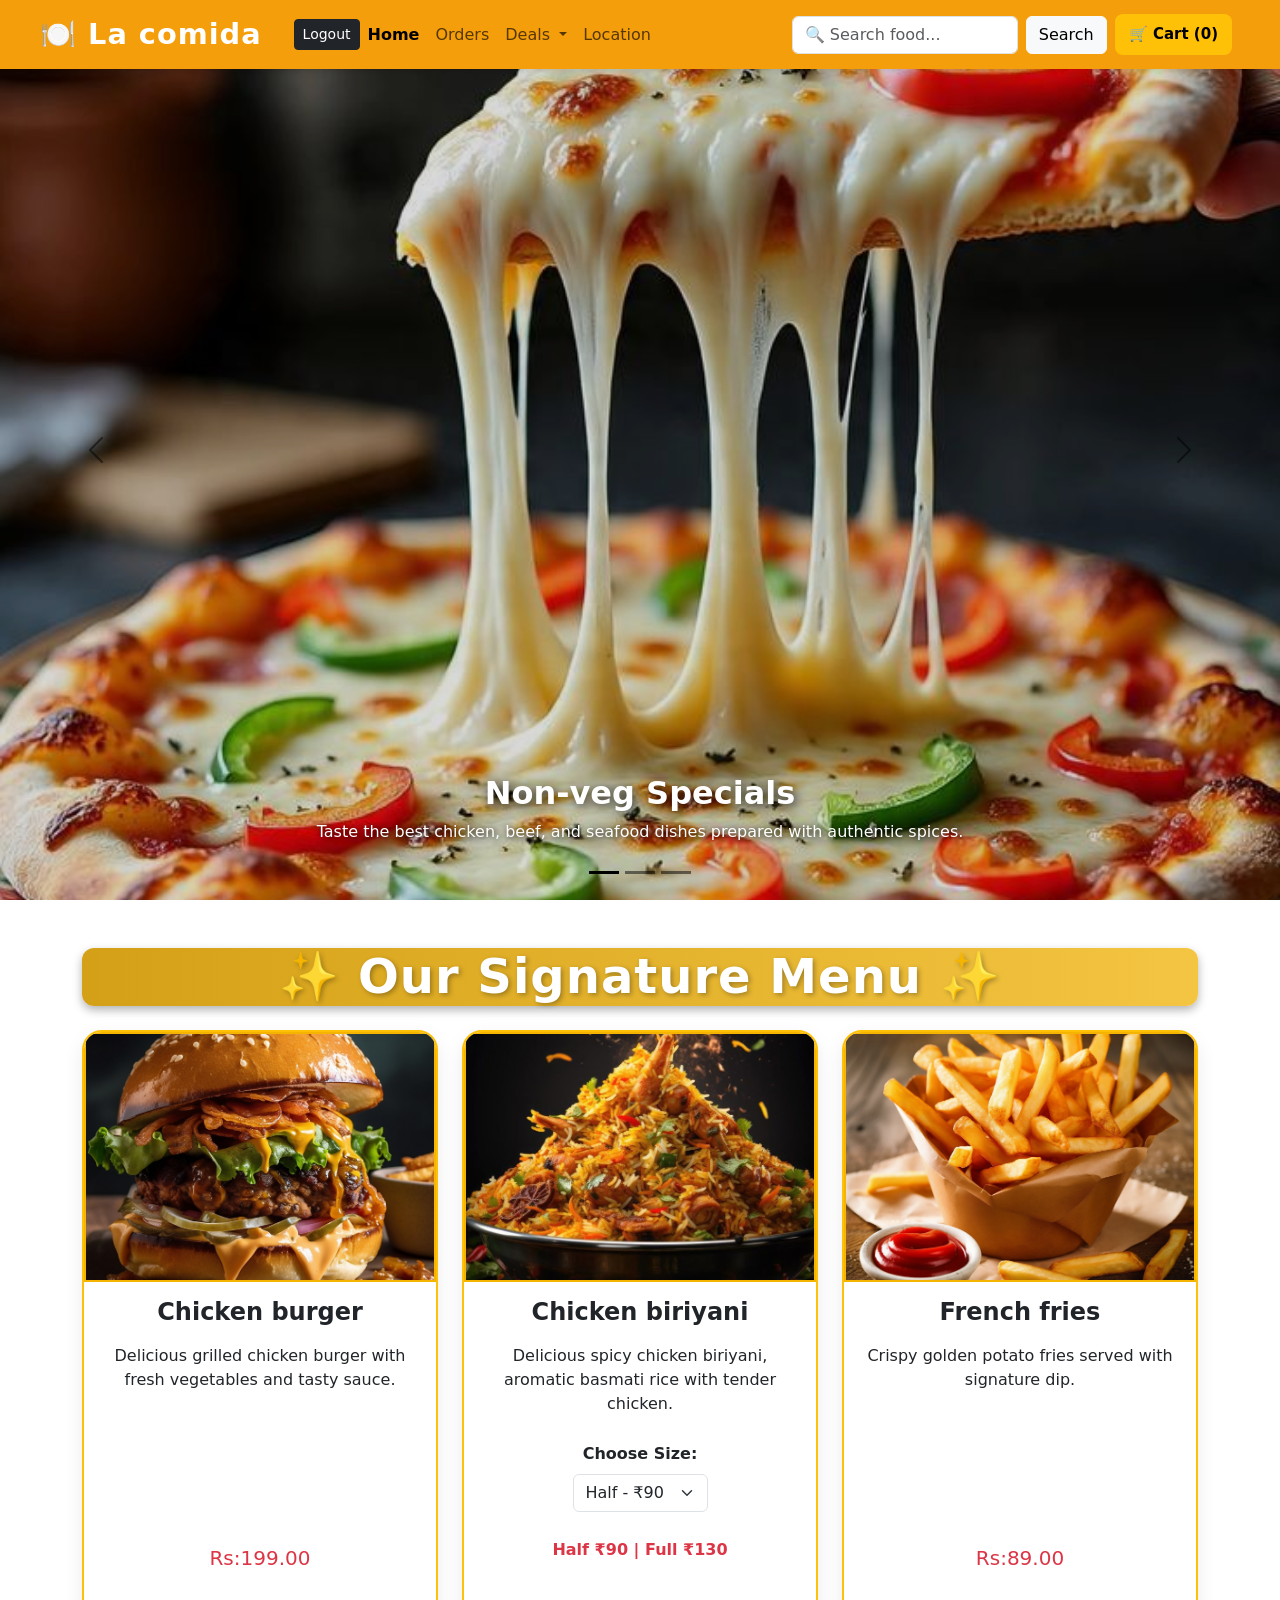
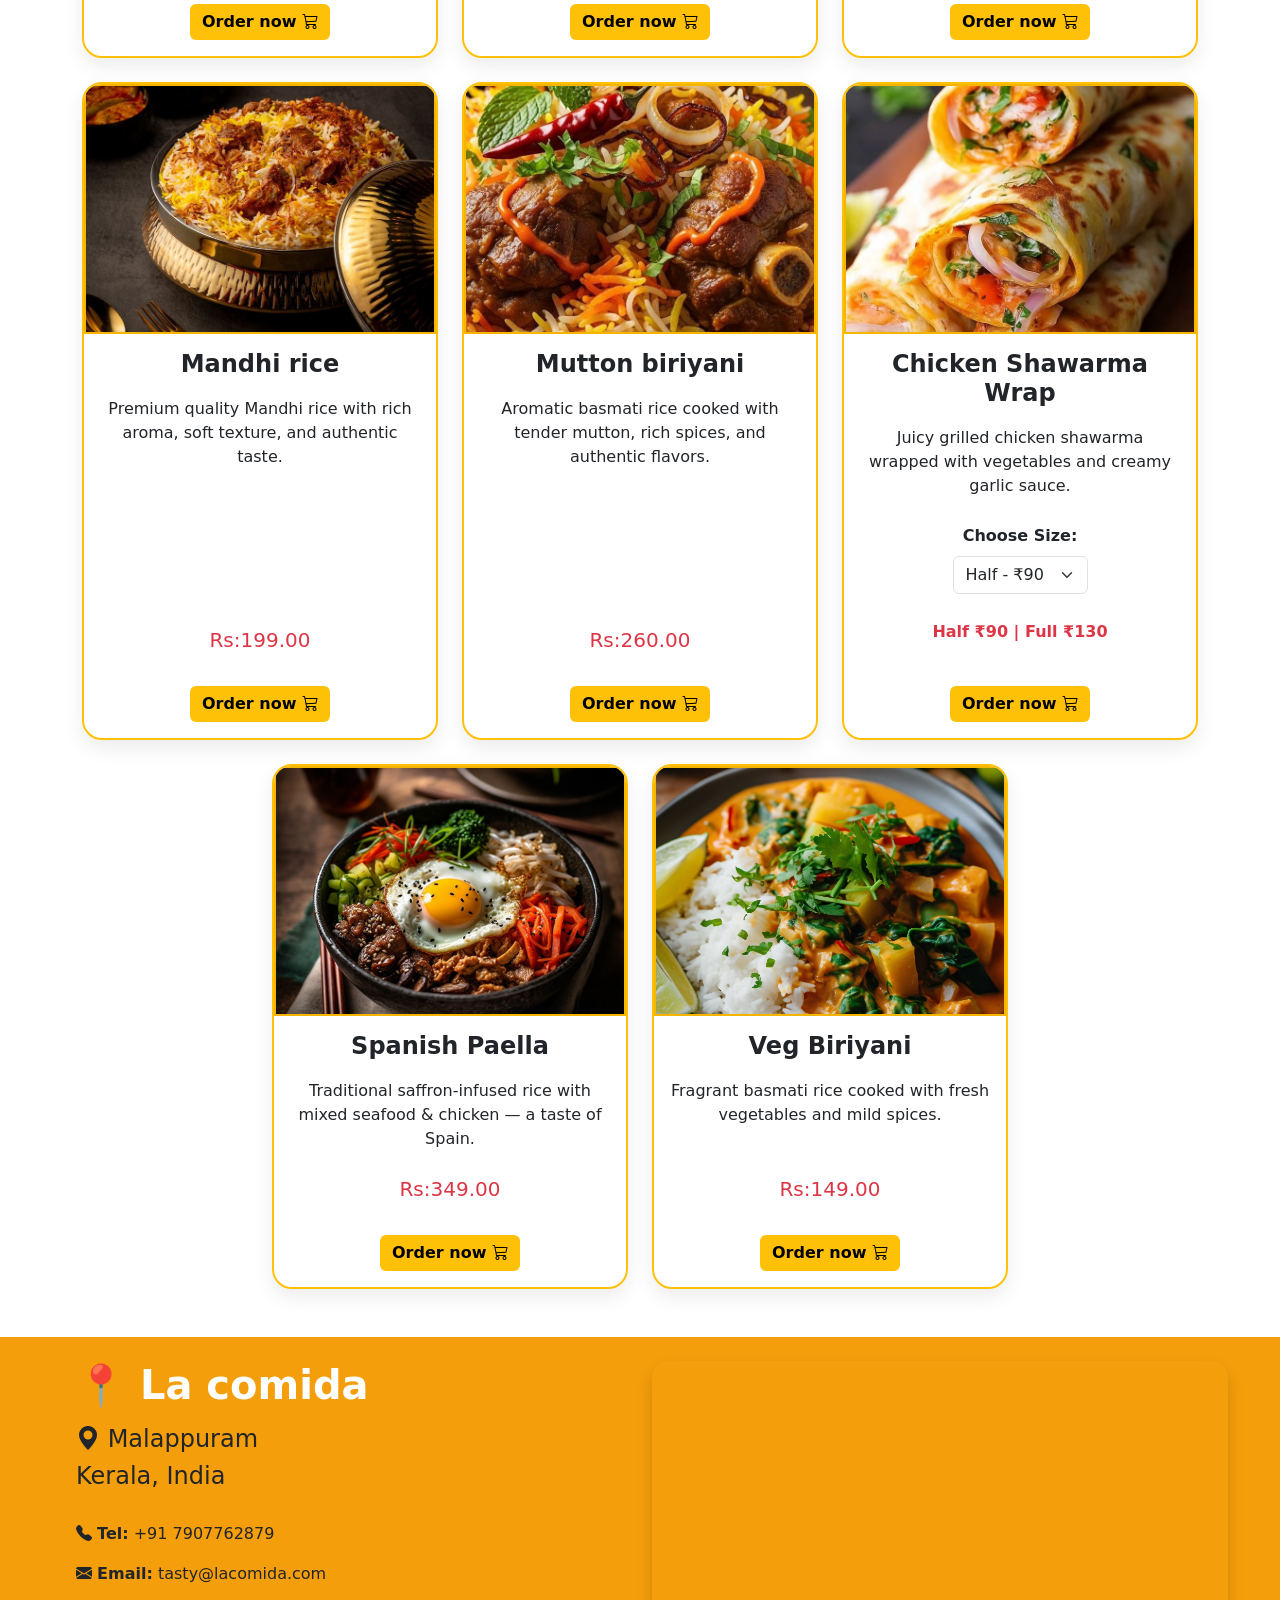
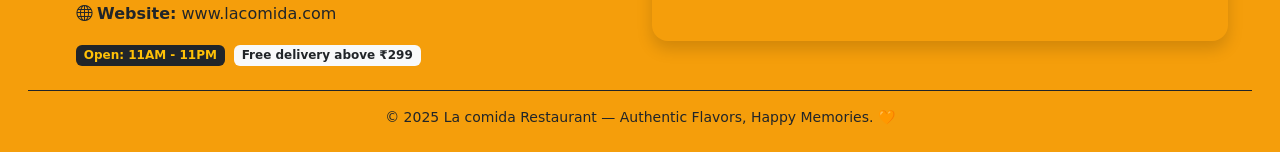
==== index.html @ e0ff1ba5 "Initial commit - La comida e-commerce project" ====
<!DOCTYPE html>
<html lang="en">
<head>
  <meta charset="UTF-8">
  <meta name="viewport" content="width=device-width, initial-scale=1.0, user-scalable=yes">
  <title>La Comida - Authentic Spanish & Multi-Cuisine Restaurant</title>
  <link href="https://cdn.jsdelivr.net/npm/bootstrap@5.3.0/dist/css/bootstrap.min.css" rel="stylesheet">
  <link rel="stylesheet" href="https://cdn.jsdelivr.net/npm/bootstrap-icons@1.13.1/font/bootstrap-icons.min.css">
 
  <!-- link to external hotel.css (kept for compatibility) -->
  <link rel="stylesheet" href="hotel.css">
</head>
<body>

<!-- Navigation Bar -->
<nav class="navbar navbar-expand-lg navbar-light bg-warning fixed-top shadow-sm">

  <div class="container-fluid">

    <!-- Logo -->
    <a class="navbar-brand text-white fw-bold" href="#">
      🍽️ La comida
    </a>

   <div class="d-flex align-items-center gap-3">

    <span
        id="userDisplay"
        class="fw-bold text-dark"
    ></span>

    <button
        id="logoutButton"
        class="btn btn-dark btn-sm"
    >
        Logout
    </button>

</div> 
    <!-- Navigation Menu -->
    <div class="collapse navbar-collapse" id="navbarSupportedContent">

      <ul class="navbar-nav me-auto mb-2 mb-lg-0">

        <li class="nav-item">
          <a
            class="nav-link active fw-semibold"
            aria-current="page"
            href="#carouselExampleDark"
          >
            Home
          </a>
        </li>

        <li class="nav-item">
          <a class="nav-link" href="orders.html">
            Orders
          </a>
        </li>

        <li class="nav-item dropdown">
          <a
            class="nav-link dropdown-toggle"
            href="#"
            id="navbarDropdown"
            role="button"
            data-bs-toggle="dropdown"
            aria-expanded="false"
          >
            Deals
          </a>

          <ul
            class="dropdown-menu"
            aria-labelledby="navbarDropdown"
          >
            <li>
              <a class="dropdown-item" href="#">
                🎉 Monday Madness - 20% off
              </a>
            </li>

            <li>
              <a class="dropdown-item" href="#">
                🍕 Combo offers
              </a>
            </li>

            <li>
              <hr class="dropdown-divider">
            </li>

            <li>
              <a class="dropdown-item" href="#">
                ✨ Family Pack @ ₹499
              </a>
            </li>
          </ul>
        </li>

        <li class="nav-item">
          <a class="nav-link" href="#Location">
            Location
          </a>
        </li>

      </ul>

      <!-- Search -->
      <form
        class="d-flex"
        role="search"
        id="searchForm"
        onsubmit="return false;"
      >

        <input
          class="form-control me-2"
          type="search"
          placeholder="🔍 Search food..."
          aria-label="Search"
          id="searchInput"
        >

        <button
          class="btn btn-light"
          type="submit"
          id="searchButton"
        >
          Search
        </button>

      </form>

    </div>

    <!-- Cart Button Container -->
    <div
      id="cartButtonContainer"
      class="ms-2 me-2"
    ></div>

    <!-- Mobile Menu Button -->
    <button
      class="navbar-toggler"
      type="button"
      data-bs-toggle="collapse"
      data-bs-target="#navbarSupportedContent"
      aria-controls="navbarSupportedContent"
      aria-expanded="false"
      aria-label="Toggle navigation"
    >
      <span class="navbar-toggler-icon"></span>
    </button>

  </div>

</nav>

<!-- Carousel Section -->
<div id="carouselExampleDark" class="carousel carousel-dark slide" data-bs-ride="carousel">
  <div class="carousel-indicators">
    <button type="button" data-bs-target="#carouselExampleDark" data-bs-slide-to="0" class="active" aria-current="true" aria-label="Slide 1"></button>
    <button type="button" data-bs-target="#carouselExampleDark" data-bs-slide-to="1" aria-label="Slide 2"></button>
    <button type="button" data-bs-target="#carouselExampleDark" data-bs-slide-to="2" aria-label="Slide 3"></button>
  </div>
  <div class="carousel-inner">
    <div class="carousel-item active" data-bs-interval="5000">
      <img src="./images/fd1.jpg" class="d-block w-100" alt="Non veg feast" onerror="this.src='https://via.placeholder.com/1600x600?text=Non+Veg+Dish'">
      <div class="carousel-caption d-none d-md-block">
        <h2 class="fw-bold" style="color: white; text-shadow: 2px 2px 12px rgba(0,0,0,0.9);">Non-veg Specials</h2>
        <p class="text-white" style="text-shadow: 1px 1px 6px black;">Taste the best chicken, beef, and seafood dishes prepared with authentic spices.</p>
      </div>
    </div>
    <div class="carousel-item" data-bs-interval="4000">
      <img src="./images/fd2.jpg" class="d-block w-100" alt="Vegetarian delights" onerror="this.src='https://via.placeholder.com/1600x600?text=Veg+Options'">
      <div class="carousel-caption d-none d-md-block">
        <h2 class="fw-bold" style="color: white; text-shadow: 2px 2px 12px rgba(0,0,0,0.9);">Veg options</h2>
        <p class="text-white" style="text-shadow: 1px 1px 6px black;">Delicious and healthy vegetarian dishes made with fresh ingredients.</p>
      </div>
    </div>
    <div class="carousel-item">
      <img src="./images/fd3.jpg" class="d-block w-100" alt="Spanish cuisine" onerror="this.src='https://via.placeholder.com/1600x600?text=Spanish+Foods'">
      <div class="carousel-caption d-none d-md-block">
        <h2 class="fw-bold" style="color:white; text-shadow:2px 2px 12px rgba(0,0,0,0.9);">Spanish foods</h2>
        <p class="text-white" style="text-shadow: 1px 1px 6px black;">Experience authentic Spanish dishes full of flavor and tradition.</p>
      </div>
    </div>
  </div>
  <button class="carousel-control-prev" type="button" data-bs-target="#carouselExampleDark" data-bs-slide="prev">
    <span class="carousel-control-prev-icon" aria-hidden="true"></span>
    <span class="visually-hidden">Previous</span>
  </button>
  <button class="carousel-control-next" type="button" data-bs-target="#carouselExampleDark" data-bs-slide="next">
    <span class="carousel-control-next-icon" aria-hidden="true"></span>
    <span class="visually-hidden">Next</span>
  </button>
</div>

<!-- ORDER SECTION (Our Menu) -->
<div class="container my-5" id="order">
  <h1 class="style text-center mb-4 fw-bold display-5">✨ Our Signature Menu ✨</h1>
  <!-- row that contains menu cards, will be filtered dynamically -->
  <div class="row g-4" id="menuContainer">
    
    <!-- CARD 1 - Chicken Burger -->
    <div class="menu-item col-md-4 d-flex " data-name="chicken burger" data-price="199">
      <div class="card w-100 h-100 text-center border-2 border-warning">
        <img src="./images/fd10.jpg" class="card-img-top" alt="Chicken burger" onerror="this.src='https://via.placeholder.com/300x200?text=Burger'">
        <div class="card-body d-flex flex-column text-center">
          <h4 class="card-title">Chicken burger</h4>
          <p class="card-text">Delicious grilled chicken burger with fresh vegetables and tasty sauce.</p>
          <h5 class="text-danger mt-auto">Rs:199.00</h5>
          <a href="#" class="btn btn-warning mt-3 order-btn">Order now <i class="bi bi-cart3"></i></a>
        </div>
      </div>
    </div>

    
   <!-- CARD 2 - Chicken Biriyani -->
<div class="menu-item col-md-4 d-flex" data-name="chicken biriyani chicken biryani">

  <div class="card w-100 h-100 text-center border-2 border-warning">

    <img
      src="./images/fd7.jpg"
      class="card-img-top"
      alt="Chicken biriyani"
      onerror="this.src='https://via.placeholder.com/300x200?text=Biryani'"
    >

    <div class="card-body d-flex flex-column text-center">

      <h4 class="card-title">Chicken biriyani</h4>

      <p class="card-text">
        Delicious spicy chicken biriyani, aromatic basmati rice with tender chicken.
      </p>

      <!-- Biryani Size -->
      <div class="mb-2">
        <label for="biryaniSize" class="fw-bold">
          Choose Size:
        </label>

        <select
          id="biryaniSize"
          class="form-select mt-2 biryani-size"
        >
          <option value="90" data-size="Half">
            Half - ₹90
          </option>

          <option value="130" data-size="Full">
            Full - ₹130
          </option>
        </select>
      </div>

      <p class="price text-danger fw-bold mt-2">
        Half ₹90 | Full ₹130
      </p>

      <a
        href="#"
        class="btn btn-warning mt-3 order-btn"
      >
        Order now
        <i class="bi bi-cart3"></i>
      </a>

    </div>
  </div>
</div>

    <!-- CARD 3 - French fries -->
    <div class="menu-item col-md-4 d-flex" data-name="french fries fries" data-price="89">
      <div class="card w-100 h-100 text-center border-2 border-warning">
        <img src="./images/fd11.jpg" class="card-img-top" alt="French fries" onerror="this.src='https://via.placeholder.com/300x200?text=Fries'">
        <div class="card-body d-flex flex-column text-center">
          <h4 class="card-title">French fries</h4>
          <p class="card-text">Crispy golden potato fries served with signature dip.</p>
          <h5 class="text-danger mt-auto">Rs:89.00</h5>
          <a href="#" class="btn btn-warning mt-3 order-btn">Order now <i class="bi bi-cart3"></i></a>
        </div>
      </div>
    </div>

    <!-- CARD 5 - Mandhi rice -->
    <div class="menu-item col-md-4 d-flex" data-name="mandhi rice mandi rice" data-price="199">
      <div class="card w-100 h-100 text-center border-2 border-warning">
        <img src="./images/fd9.jpg" class="card-img-top" alt="Mandhi rice" onerror="this.src='https://via.placeholder.com/300x200?text=Mandhi'">
        <div class="card-body d-flex flex-column text-center">
          <h4 class="card-title">Mandhi rice</h4>
          <p class="card-text">Premium quality Mandhi rice with rich aroma, soft texture, and authentic taste.</p>
          <h5 class="text-danger mt-auto">Rs:199.00</h5>
          <a href="#" class="btn btn-warning mt-3 order-btn">Order now <i class="bi bi-cart3"></i></a>
        </div>
      </div>
    </div>

    <!-- CARD 6 - Mutton biriyani -->
    <div class="menu-item col-md-4 d-flex" data-name="mutton biriyani mutton biryani" data-price="260">
      <div class="card w-100 h-100 text-center border-2 border-warning">
        <img src="./images/fd8.jpg" class="card-img-top" alt="Mutton biriyani" onerror="this.src='https://via.placeholder.com/300x200?text=Mutton+Biryani'">
        <div class="card-body d-flex flex-column text-center">
          <h4 class="card-title">Mutton biriyani</h4>
          <p class="card-text">Aromatic basmati rice cooked with tender mutton, rich spices, and authentic flavors.</p>
          <h5 class="text-danger mt-auto">Rs:260.00</h5>
          <a href="#" class="btn btn-warning mt-3 order-btn">Order now <i class="bi bi-cart3"></i></a>
        </div>
      </div>
    </div>

    <!-- CARD 7 - Chicken Shawarma Wrap -->
  
<div class="menu-item col-md-4 d-flex" data-name="chicken shawarma wrap shawarma">

  <div class="card w-100 h-100 text-center border-2 border-warning">

    <img
      src="./images/fd4.jpg"
      class="card-img-top"
      alt="Chicken Shawarma Wrap"
      onerror="this.src='https://via.placeholder.com/300x200?text=Shawarma'"
    >

    <div class="card-body d-flex flex-column text-center">

      <h4 class="card-title">
        Chicken Shawarma Wrap
      </h4>

      <p class="card-text">
        Juicy grilled chicken shawarma wrapped with vegetables
        and creamy garlic sauce.
      </p>

      <!-- Size Selection -->
      <div class="mb-2">
        <label for="shawarmaSize" class="fw-bold">
          Choose Size:
        </label>

        <select
          id="shawarmaSize"
          class="form-select mt-2 biryani-size"
        >
          <option value="90" data-size="Half">
            Half - ₹90
          </option>

          <option value="130" data-size="Full">
            Full - ₹130
          </option>
        </select>
      </div>

      <!-- Price -->
      <p class="price text-danger fw-bold mt-2">
        Half ₹90 | Full ₹130
      </p>

      <!-- Order Button -->
      <a
        href="#"
        class="btn btn-warning mt-3 order-btn"
      >
        Order now
        <i class="bi bi-cart3"></i>
      </a>

    </div>
  </div>
</div>
        

    <!-- BONUS EXTRA ITEM: Spanish Paella for more variety (ensures better search demonstration) -->
    <div class="menu-item col-md-4 d-flex" data-name="spanish paella seafood rice" data-price="349">
      <div class="card w-100 h-100 text-center border-2 border-warning">
        <img src="./images/fd3.jpg" class="card-img-top" alt="Spanish Paella" onerror="this.src='https://via.placeholder.com/300x200?text=Paella'">
        <div class="card-body d-flex flex-column text-center">
          <h4 class="card-title">Spanish Paella</h4>
          <p class="card-text">Traditional saffron-infused rice with mixed seafood & chicken — a taste of Spain.</p>
          <h5 class="text-danger mt-auto">Rs:349.00</h5>
          <a href="#" class="btn btn-warning mt-3 order-btn">Order now <i class="bi bi-cart3"></i></a>
        </div>
      </div>
    </div>

    <!-- EXTRA: Veg Biriyani for veg lovers -->
    <div class="menu-item col-md-4 d-flex" data-name="veg biriyani vegetable biryani" data-price="149">
      <div class="card w-100 h-100 text-center border-2 border-warning">
        <img src="./images/fd2.jpg" class="card-img-top" alt="Veg Biriyani" onerror="this.src='https://via.placeholder.com/300x200?text=Veg+Biryani'">
        <div class="card-body d-flex flex-column text-center">
          <h4 class="card-title">Veg Biriyani</h4>
          <p class="card-text">Fragrant basmati rice cooked with fresh vegetables and mild spices.</p>
          <h5 class="text-danger mt-auto">Rs:149.00</h5>
          <a href="#" class="btn btn-warning mt-3 order-btn">Order now <i class="bi bi-cart3"></i></a>
        </div>
      </div>
    </div>

  </div>

  <!-- dynamic “No results” message will be injected here -->
  <div id="noResultsMessage" style="display: none;" class="no-results-msg">
    <i class="bi bi-emoji-frown fs-1 text-warning"></i>
    <h4 class="mt-2">Sorry, no dishes match your search 😔</h4>
    <p>Try something like "biriyani", "burger", "fries", or "shawarma"</p>
    <button class="btn btn-outline-warning mt-2" id="resetSearchBtn">Show all menu</button>
  </div>
</div>

<!-- Location & Footer -->
<div class="container-fluid bg-warning text-dark pt-4 pb-4 mt-4" id="Location">
  <div class="row align-items-start g-4">
    <div class="col-md-6 col-12 ps-5">
      <h1 class="text-white fw-bold display-6">📍 La comida</h1>
      <h4 class="mt-3"><i class="bi bi-geo-alt-fill"></i> Malappuram</h4>
      <h4>Kerala, India</h4>
      <br>
      <p><i class="bi bi-telephone-fill"></i> <strong>Tel:</strong> +91 7907762879</p>
      <p><i class="bi bi-envelope-fill"></i> <strong>Email:</strong> tasty@lacomida.com</p>
      <p><i class="bi bi-globe"></i> <strong>Website:</strong> www.lacomida.com</p>
      <div class="mt-3">
        <span class="badge bg-dark text-warning me-1">Open: 11AM - 11PM</span>
        <span class="badge bg-light text-dark">Free delivery above ₹299</span>
      </div>
    </div>
    <div class="col-md-6 col-12 pe-4">
      <iframe class="w-100 rounded-4 shadow" src="https://www.google.com/maps/embed?pb=!1m18!1m12!1m3!1d12796.145303837393!2d76.0652155539552!3d11.05423637363353!2m3!1f0!2f0!3f0!3m2!1i1024!2i768!4f13.1!3m3!1m2!1s0x3ba64a9be29b058f%3A0x23e371e0d4c30d8e!2sMalappuram%2C%20Kerala!5e0!3m2!1sen!2sin!4v1772992045558!5m2!1sen!2sin" width="600" height="280" style="border:0;" allowfullscreen="" loading="lazy" referrerpolicy="no-referrer-when-downgrade"></iframe>
    </div>
  </div>
  <div class="row mt-4 text-center small border-top border-dark pt-3">
    <div class="col-12">
      <p class="mb-0 text-dark">© 2025 La comida Restaurant — Authentic Flavors, Happy Memories. 🧡</p>
    </div>
  </div>
</div>

<!-- Bootstrap Bundle JS (includes Popper) -->
<script src="https://cdn.jsdelivr.net/npm/bootstrap@5.3.8/dist/js/bootstrap.bundle.min.js" integrity="sha384-FKyoEForCGlyvwx9Hj09JcYn3nv7wiPVlz7YYwJrWVcXK/BmnVDxM+D2scQbITxI" crossorigin="anonymous"></script>
<script src="script.js"></script>
<script src="./auth.js"></script>
</body>
</html>
---- hotel.css ----
/* Carousel image base styles merged below */

.style{
    text-shadow: 2px 2px 5px rgba(0,0,0,0.3);
    background: linear-gradient(to right, #d4a017, #f4c542);
    color:white;
    border-radius: 12px;
    box-shadow: 0 4px 10px rgba(0,0,0,0.3);
    font-weight: bold;
    letter-spacing: 1px;
    .menu-card:hover{
    transform: scale(1.03);
}
}

    .card:hover{
  transform: scale(1.03);
  transition: 0.3s;
}


.card img{
    width:100%;
    height:250px;
    object-fit:cover;
}

#menu{
    margin-top:80px;
    }

    


.order-btn{
    text-align:center;
     
}

.rs{
    
    top:400px;
    left:100px
    
}

.rs-card{
    margin-top:60px;
}

html{
   scroll-behavior: smooth;
}


.carousel-item::before{
    content:"";
    position:absolute;
    top:0;
    left:0;
    width:100%;
    height:100%;
    background:rgba(0,0,0,0.3);
}
    
.card{
    height:100%;
}

.card-body{
   display: flex;
    flex-direction: column;
    align-items: center;      /* ✅ center horizontally */
    text-align: center;       /* ✅ center text */
    gap: 10px;
}


.container-fluid{
    padding-left:40px;
    padding-right:40px;
}

.row{
    justify-content:center;
}

.menu-item{
    transition: 0.3s;
}

 body {
      scroll-behavior: smooth;
      font-family: 'Segoe UI', Roboto, system-ui, -apple-system, 'Helvetica Neue', sans-serif;
    }
    .carousel-item img {
      object-fit: cover;
      height: 100vh;
      width: 100%;
      filter: brightness(0.85);
      transition: transform 0.4s ease;
    }
    .carousel-item::before {
      content: "";
      position: absolute;
      top: 0;
      left: 0;
      width: 100%;
      height: 100%;
      background: linear-gradient(45deg, rgba(0,0,0,0.3), rgba(0,0,0,0.1));
      pointer-events: none;
    }
    .card {
      transition: transform 0.25s ease, box-shadow 0.3s;
      box-shadow: 0 8px 20px rgba(0,0,0,0.08);
      border-radius: 1.25rem;
      overflow: hidden;
    }
    .card:hover{
    transform: scale(1.03);
    transition: 0.3s;
    box-shadow: 0px 8px 20px rgba(0,0,0,0.2);
}
    .card-img-top {
      height: 210px;
      object-fit: cover;
      border-bottom: 2px solid #ffc107;
      border: 2px solid #f4b400;
    }
    .btn-warning {
      background-color: #ffc107;
      border: none;
      font-weight: 600;
      transition: all 0.2s;
    }
    .btn-warning:hover {
      background-color: #e0a800;
      transform: scale(0.97);
      box-shadow: 0 4px 10px rgba(0,0,0,0.1);
    }
    .navbar-brand {
      font-size: 1.8rem;
      letter-spacing: 1px;
    }
    .bg-warning {
      background-color: #f59e0b!important;
    }
    footer a, footer .text-white {
      text-decoration: none;
    }
    iframe {
      border-radius: 20px;
      box-shadow: 0 8px 20px rgba(0,0,0,0.1);
      height: 280px;
      width: 100%;
    }
    .price-2 .half, .price-2 .full {
      font-size: 1rem;
    }
    .menu-item {
      transition: all 0.2s;
    }
    /* search highlight / empty state */
    .no-results-msg {
      text-align: center;
      width: 100%;
      padding: 2rem;
      background: #fff8e7;
      border-radius: 2rem;
      margin-top: 1rem;
    }
    .card-title {
      font-weight: 700;
    }
    @media (max-width: 768px) {
      .carousel-item img {
        height: 45vh;
      }
      .carousel-caption h2 {
        font-size: 1.4rem;
      }
      .navbar-brand {
        font-size: 1.4rem;
      }
    }
    .btnsearch{
      background-color: #d97706;
      box-shadow: 0px 4px 10px rgba(0,0,0,0.15);
      border: 2px solid #d97706;
      height: 55px;
    }

    .search-btn:hover{
    background-color: #facc15;
    transform: translateY(-2px);
    transition: 0.3s;
}
    .form{
    height: 55px;
    }

    /* =====================================
   CHECKOUT PAGE LAYOUT FIX
===================================== */

.checkout-container {
    width: 100%;
    max-width: 700px;
    margin: 0 auto;
    padding: 100px 15px 50px;
}

/* Checkout heading */
.checkout-container h1 {
    text-align: center;
    margin-top: 20px;
    margin-bottom: 35px;
}

/* Keep the main checkout content centered */
.checkout-container .row {
    margin-left: 0;
    margin-right: 0;
}

.checkout-container .col-lg-7,
.checkout-container .col-lg-5,
.checkout-container .col-12 {
    width: 100%;
    max-width: 100%;
    padding-left: 0;
    padding-right: 0;
}

/* Delivery / payment main card */
.checkout-container > .row > div {
    width: 100%;
}

/* Order summary */
.order-summary {
    width: 100%;
    margin: 30px auto 0;
}

/* Prevent fields from becoming too wide */
.checkout-container input,
.checkout-container textarea,
.checkout-container select {
    width: 100%;
    box-sizing: border-box;
}

/* Mobile */
@media (max-width: 768px) {

    .checkout-container {
        max-width: 100%;
        padding: 90px 12px 40px;
    }

    .checkout-container h1 {
        font-size: 30px;
        margin-top: 10px;
        margin-bottom: 25px;
    }
}

/* =====================================
   AUTHENTICATION PAGES
===================================== */

.auth-container {
    min-height: calc(100vh - 70px);

    display: flex;

    justify-content: center;

    align-items: center;

    padding: 40px 15px;
}


.auth-card {
    width: 100%;

    max-width: 450px;

    background: #ffffff;

    padding: 35px;

    border-radius: 18px;

    box-shadow: 0 10px 35px rgba(0, 0, 0, 0.12);
}


.auth-icon {
    width: 65px;

    height: 65px;

    margin: 0 auto 15px;

    border-radius: 50%;

    background: #fff3cd;

    display: flex;

    align-items: center;

    justify-content: center;

    font-size: 30px;
}


.auth-card .form-control {
    height: 48px;

    border-radius: 10px;
}


.auth-card .btn {
    height: 48px;

    border-radius: 10px;
}


.auth-card a {
    text-decoration: none;
}


@media (max-width: 576px) {

    .auth-card {
        padding: 25px 20px;
    }

}
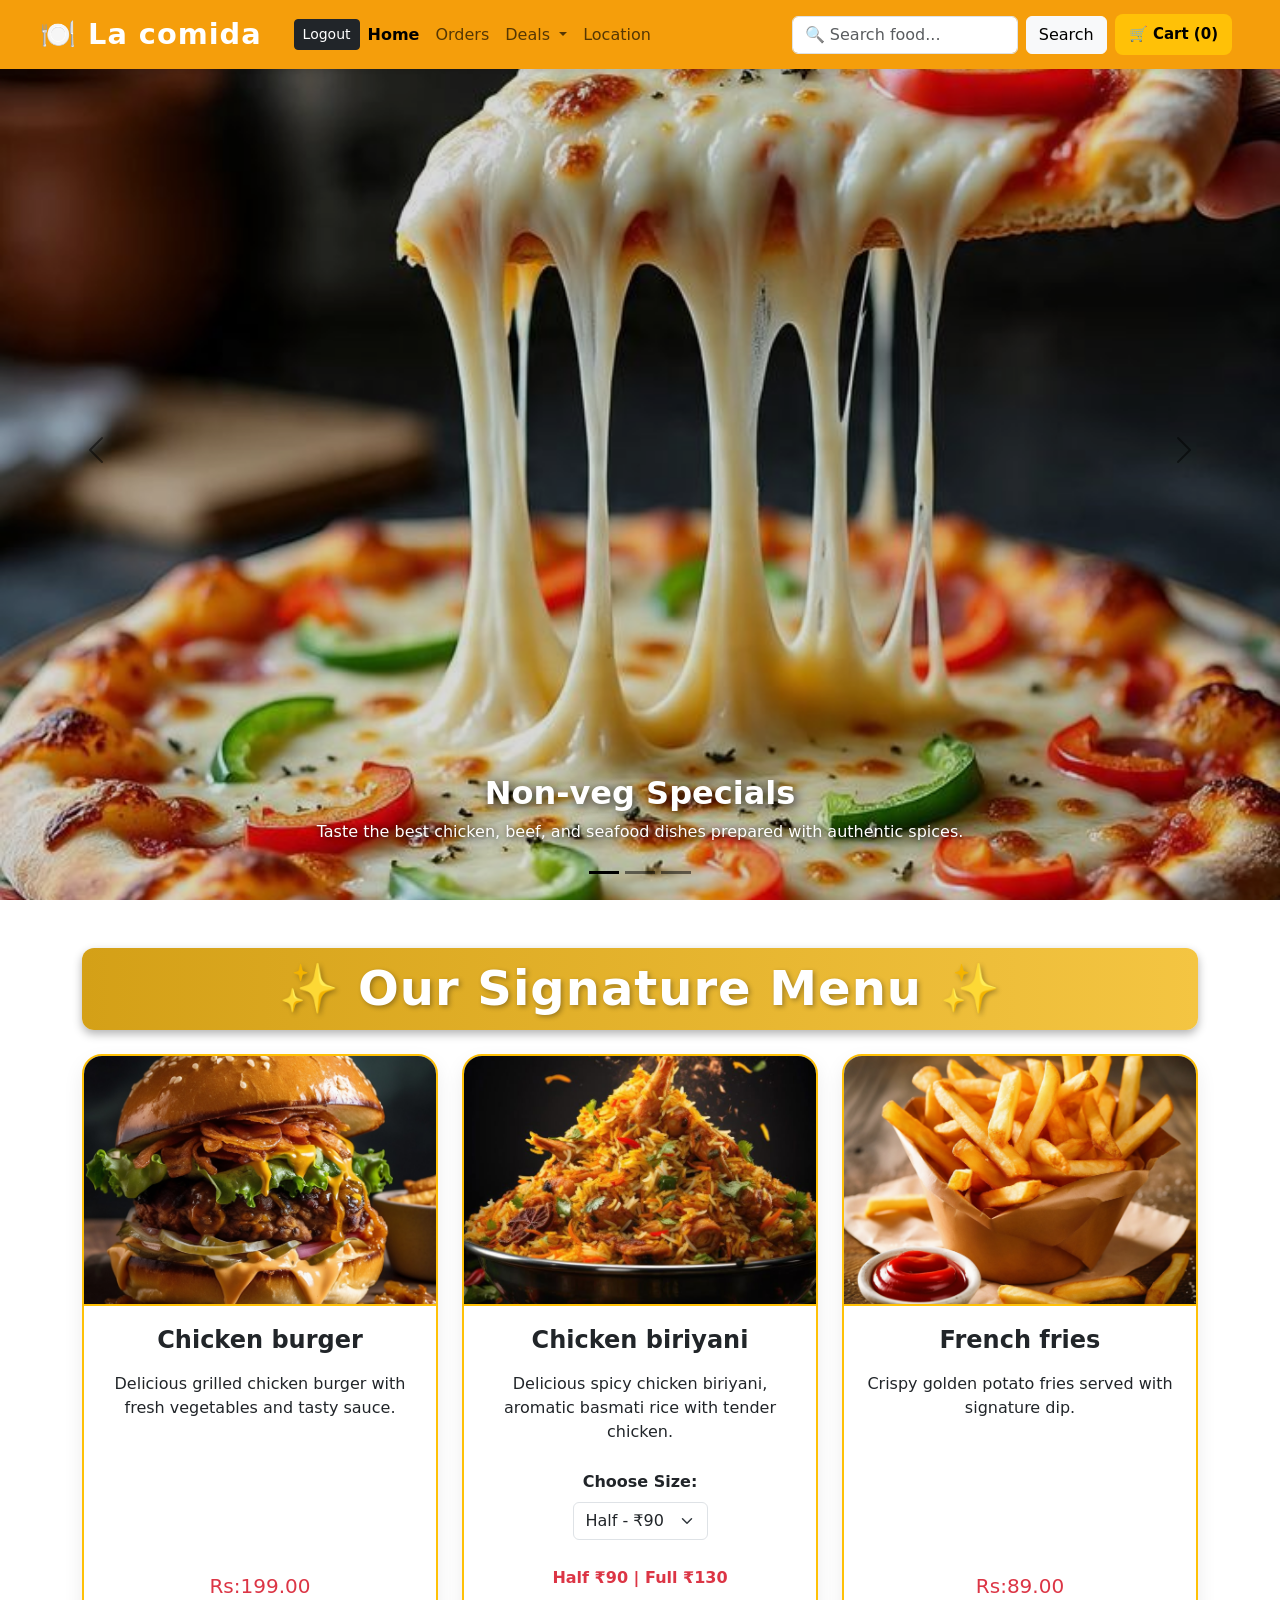
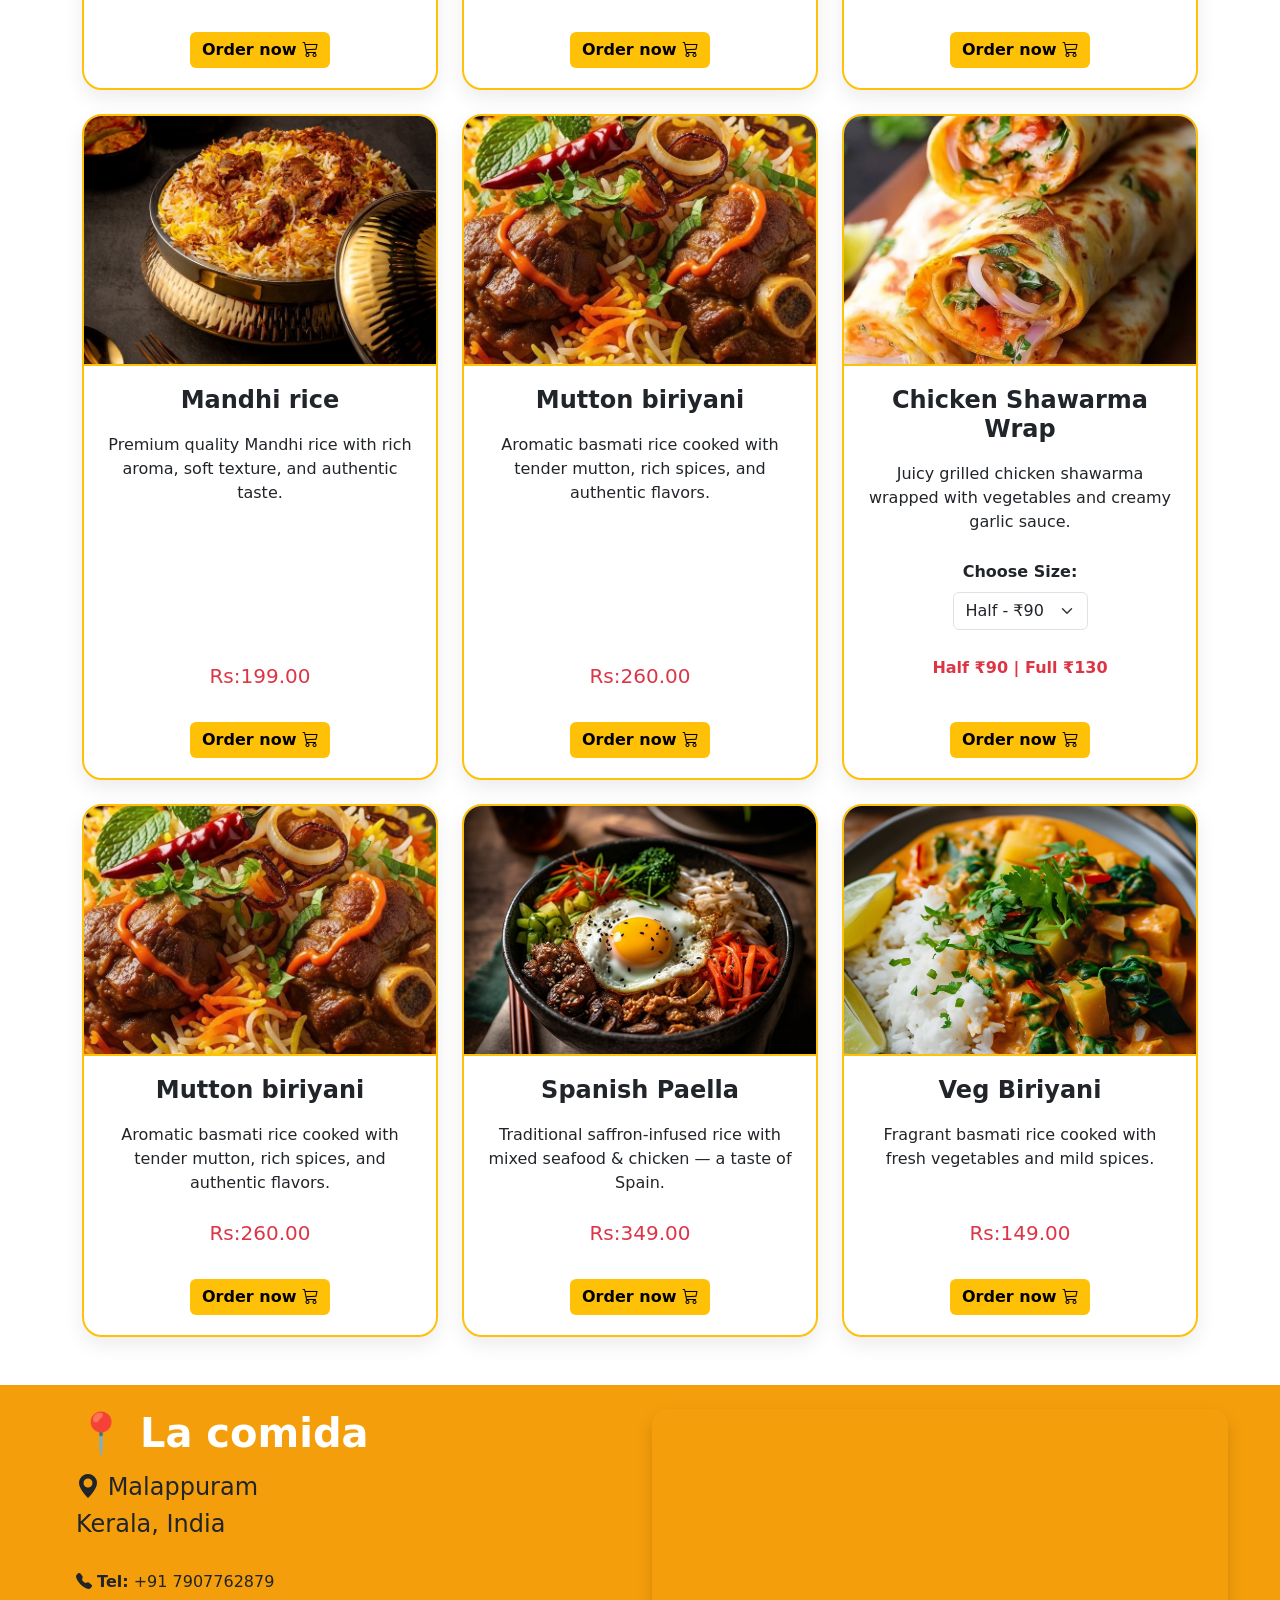
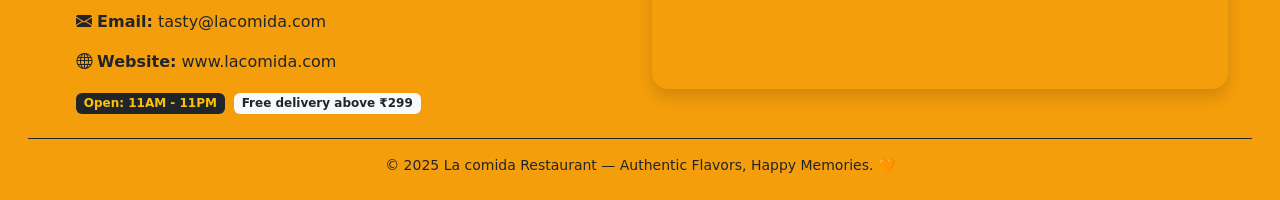
==== commit a8122492: "Complete La comida e-commerce project" ====
--- a/index.html
+++ b/index.html
@@ -212,10 +212,17 @@
           <h4 class="card-title">Chicken burger</h4>
           <p class="card-text">Delicious grilled chicken burger with fresh vegetables and tasty sauce.</p>
           <h5 class="text-danger mt-auto">Rs:199.00</h5>
-          <a href="#" class="btn btn-warning mt-3 order-btn">Order now <i class="bi bi-cart3"></i></a>
-        </div>
-      </div>
-    </div>
+          <button
+    type="button"
+    class="btn btn-warning mt-3 order-btn"
+>
+    Order now
+    <i class="bi bi-cart3"></i>
+</button>
+
+      </div>
+    </div>
+  </div>
 
     
    <!-- CARD 2 - Chicken Biriyani -->
@@ -262,13 +269,13 @@
         Half ₹90 | Full ₹130
       </p>
 
-      <a
-        href="#"
-        class="btn btn-warning mt-3 order-btn"
-      >
-        Order now
-        <i class="bi bi-cart3"></i>
-      </a>
+      <button
+    type="button"
+    class="btn btn-warning mt-3 order-btn"
+>
+    Order now
+    <i class="bi bi-cart3"></i>
+</button>
 
     </div>
   </div>
@@ -282,7 +289,13 @@
           <h4 class="card-title">French fries</h4>
           <p class="card-text">Crispy golden potato fries served with signature dip.</p>
           <h5 class="text-danger mt-auto">Rs:89.00</h5>
-          <a href="#" class="btn btn-warning mt-3 order-btn">Order now <i class="bi bi-cart3"></i></a>
+        <button
+    type="button"
+    class="btn btn-warning mt-3 order-btn"
+>
+    Order now
+    <i class="bi bi-cart3"></i>
+</button>
         </div>
       </div>
     </div>
@@ -295,10 +308,17 @@
           <h4 class="card-title">Mandhi rice</h4>
           <p class="card-text">Premium quality Mandhi rice with rich aroma, soft texture, and authentic taste.</p>
           <h5 class="text-danger mt-auto">Rs:199.00</h5>
-          <a href="#" class="btn btn-warning mt-3 order-btn">Order now <i class="bi bi-cart3"></i></a>
-        </div>
-      </div>
-    </div>
+         <button
+    type="button"
+    class="btn btn-warning mt-3 order-btn"
+>
+    Order now
+    <i class="bi bi-cart3"></i>
+</button>
+
+      </div>
+    </div>
+  </div>
 
     <!-- CARD 6 - Mutton biriyani -->
     <div class="menu-item col-md-4 d-flex" data-name="mutton biriyani mutton biryani" data-price="260">
@@ -308,7 +328,14 @@
           <h4 class="card-title">Mutton biriyani</h4>
           <p class="card-text">Aromatic basmati rice cooked with tender mutton, rich spices, and authentic flavors.</p>
           <h5 class="text-danger mt-auto">Rs:260.00</h5>
-          <a href="#" class="btn btn-warning mt-3 order-btn">Order now <i class="bi bi-cart3"></i></a>
+          <button
+    type="button"
+    class="btn btn-warning mt-3 order-btn"
+>
+    Order now
+    <i class="bi bi-cart3"></i>
+</button>
+
         </div>
       </div>
     </div>
@@ -363,18 +390,36 @@
       </p>
 
       <!-- Order Button -->
-      <a
-        href="#"
-        class="btn btn-warning mt-3 order-btn"
-      >
-        Order now
-        <i class="bi bi-cart3"></i>
-      </a>
+      <button
+    type="button"
+    class="btn btn-warning mt-3 order-btn"
+>
+    Order now
+    <i class="bi bi-cart3"></i>
+</button>
 
     </div>
   </div>
 </div>
         
+ <div class="menu-item col-md-4 d-flex" data-name="mutton biriyani mutton biryani" data-price="260">
+      <div class="card w-100 h-100 text-center border-2 border-warning">
+        <img src="./images/fd8.jpg" class="card-img-top" alt="Mutton biriyani" onerror="this.src='https://via.placeholder.com/300x200?text=Mutton+Biryani'">
+        <div class="card-body d-flex flex-column text-center">
+          <h4 class="card-title">Mutton biriyani</h4>
+          <p class="card-text">Aromatic basmati rice cooked with tender mutton, rich spices, and authentic flavors.</p>
+          <h5 class="text-danger mt-auto">Rs:260.00</h5>
+          <button
+    type="button"
+    class="btn btn-warning mt-3 order-btn"
+>
+    Order now
+    <i class="bi bi-cart3"></i>
+</button>
+
+        </div>
+      </div>
+    </div>
 
     <!-- BONUS EXTRA ITEM: Spanish Paella for more variety (ensures better search demonstration) -->
     <div class="menu-item col-md-4 d-flex" data-name="spanish paella seafood rice" data-price="349">
@@ -384,10 +429,16 @@
           <h4 class="card-title">Spanish Paella</h4>
           <p class="card-text">Traditional saffron-infused rice with mixed seafood & chicken — a taste of Spain.</p>
           <h5 class="text-danger mt-auto">Rs:349.00</h5>
-          <a href="#" class="btn btn-warning mt-3 order-btn">Order now <i class="bi bi-cart3"></i></a>
-        </div>
-      </div>
-    </div>
+          <button
+    type="button"
+    class="btn btn-warning mt-3 order-btn"
+>
+    Order now
+    <i class="bi bi-cart3"></i>
+</button>
+      </div>
+    </div>
+  </div>
 
     <!-- EXTRA: Veg Biriyani for veg lovers -->
     <div class="menu-item col-md-4 d-flex" data-name="veg biriyani vegetable biryani" data-price="149">
@@ -397,7 +448,13 @@
           <h4 class="card-title">Veg Biriyani</h4>
           <p class="card-text">Fragrant basmati rice cooked with fresh vegetables and mild spices.</p>
           <h5 class="text-danger mt-auto">Rs:149.00</h5>
-          <a href="#" class="btn btn-warning mt-3 order-btn">Order now <i class="bi bi-cart3"></i></a>
+         <button
+    type="button"
+    class="btn btn-warning mt-3 order-btn"
+>
+    Order now
+    <i class="bi bi-cart3"></i>
+</button>
         </div>
       </div>
     </div>
--- a/hotel.css
+++ b/hotel.css
@@ -1,207 +1,246 @@
-/* Carousel image base styles merged below */
-
-.style{
+/* =========================================
+   GLOBAL & LAYOUT BASE STYLES
+========================================= */
+
+html, body {
+    max-width: 100%;
+    overflow-x: hidden;
+    scroll-behavior: smooth;
+    font-family: 'Segoe UI', Roboto, system-ui, -apple-system, 'Helvetica Neue', sans-serif;
+}
+
+/* Container responsive adjustments */
+.container-fluid {
+    padding-left: 15px;
+    padding-right: 15px;
+}
+
+@media (min-width: 768px) {
+    .container-fluid {
+        padding-left: 40px;
+        padding-right: 40px;
+    }
+}
+
+/* Header style for Signature Menu */
+.style {
     text-shadow: 2px 2px 5px rgba(0,0,0,0.3);
     background: linear-gradient(to right, #d4a017, #f4c542);
-    color:white;
+    color: white;
     border-radius: 12px;
     box-shadow: 0 4px 10px rgba(0,0,0,0.3);
     font-weight: bold;
     letter-spacing: 1px;
-    .menu-card:hover{
-    transform: scale(1.03);
-}
-}
-
-    .card:hover{
-  transform: scale(1.03);
-  transition: 0.3s;
-}
-
-
-.card img{
-    width:100%;
-    height:250px;
-    object-fit:cover;
-}
-
-#menu{
-    margin-top:80px;
-    }
-
-    
-
-
-.order-btn{
-    text-align:center;
-     
-}
-
-.rs{
-    
-    top:400px;
-    left:100px
-    
-}
-
-.rs-card{
-    margin-top:60px;
-}
-
-html{
-   scroll-behavior: smooth;
-}
-
-
-.carousel-item::before{
-    content:"";
-    position:absolute;
-    top:0;
-    left:0;
-    width:100%;
-    height:100%;
-    background:rgba(0,0,0,0.3);
-}
-    
-.card{
-    height:100%;
-}
-
-.card-body{
-   display: flex;
+    padding: 12px 20px;
+}
+
+/* =========================================
+   NAVBAR & CAROUSEL
+========================================= */
+
+.navbar-brand {
+    font-size: 1.8rem;
+    letter-spacing: 1px;
+}
+
+.bg-warning {
+    background-color: #f59e0b !important;
+}
+
+.btn-warning {
+    background-color: #ffc107;
+    border: none;
+    font-weight: 600;
+    transition: all 0.2s;
+}
+
+.btn-warning:hover {
+    background-color: #e0a800;
+    transform: scale(0.97);
+    box-shadow: 0 4px 10px rgba(0,0,0,0.1);
+}
+
+.btnsearch {
+    background-color: #d97706;
+    box-shadow: 0px 4px 10px rgba(0,0,0,0.15);
+    border: 2px solid #d97706;
+    height: 55px;
+}
+
+.search-btn:hover {
+    background-color: #facc15;
+    transform: translateY(-2px);
+    transition: 0.3s;
+}
+
+.form {
+    height: 55px;
+}
+
+.carousel-item img {
+    object-fit: cover;
+    height: 100vh;
+    width: 100%;
+    filter: brightness(0.85);
+    transition: transform 0.4s ease;
+}
+
+.carousel-item::before {
+    content: "";
+    position: absolute;
+    top: 0;
+    left: 0;
+    width: 100%;
+    height: 100%;
+    background: linear-gradient(45deg, rgba(0,0,0,0.3), rgba(0,0,0,0.1));
+    pointer-events: none;
+}
+
+@media (max-width: 768px) {
+    .carousel-item img {
+        height: 45vh;
+    }
+    .carousel-caption h2 {
+        font-size: 1.4rem;
+    }
+    .navbar-brand {
+        font-size: 1.4rem;
+    }
+}
+
+/* =========================================
+   LA COMIDA PRODUCT MENU GRID LAYOUT
+========================================= */
+
+#order {
+    margin-top: 80px;
+}
+
+/* Grid container fitting viewport cleanly without horizontal overflow */
+#menuContainer {
+    width: 100%;
+    max-width: 100%;
+    display: grid;
+    grid-template-columns: repeat(3, minmax(0, 1fr));
+    gap: 24px;
+    margin: 0;
+    padding: 0;
+    box-sizing: border-box;
+}
+
+/* Menu item wrappers inside CSS grid */
+#menuContainer .menu-item {
+    width: 100%;
+    max-width: 100%;
+    box-sizing: border-box;
+    padding: 0;
+    margin: 0;
+    display: flex;
+    flex: none;
+    transition: all 0.2s;
+}
+
+/* Card fills its grid cell completely */
+#menuContainer .menu-item > .card,
+.card {
+    width: 100%;
+    height: 100%;
+    display: flex;
     flex-direction: column;
-    align-items: center;      /* ✅ center horizontally */
-    text-align: center;       /* ✅ center text */
-    gap: 10px;
-}
-
-
-.container-fluid{
-    padding-left:40px;
-    padding-right:40px;
-}
-
-.row{
-    justify-content:center;
-}
-
-.menu-item{
-    transition: 0.3s;
-}
-
- body {
-      scroll-behavior: smooth;
-      font-family: 'Segoe UI', Roboto, system-ui, -apple-system, 'Helvetica Neue', sans-serif;
-    }
-    .carousel-item img {
-      object-fit: cover;
-      height: 100vh;
-      width: 100%;
-      filter: brightness(0.85);
-      transition: transform 0.4s ease;
-    }
-    .carousel-item::before {
-      content: "";
-      position: absolute;
-      top: 0;
-      left: 0;
-      width: 100%;
-      height: 100%;
-      background: linear-gradient(45deg, rgba(0,0,0,0.3), rgba(0,0,0,0.1));
-      pointer-events: none;
-    }
-    .card {
-      transition: transform 0.25s ease, box-shadow 0.3s;
-      box-shadow: 0 8px 20px rgba(0,0,0,0.08);
-      border-radius: 1.25rem;
-      overflow: hidden;
-    }
-    .card:hover{
+    transition: transform 0.25s ease, box-shadow 0.3s;
+    box-shadow: 0 8px 20px rgba(0,0,0,0.08);
+    border-radius: 1.25rem;
+    overflow: hidden;
+    box-sizing: border-box;
+}
+
+.card:hover {
     transform: scale(1.03);
     transition: 0.3s;
     box-shadow: 0px 8px 20px rgba(0,0,0,0.2);
 }
-    .card-img-top {
-      height: 210px;
-      object-fit: cover;
-      border-bottom: 2px solid #ffc107;
-      border: 2px solid #f4b400;
-    }
-    .btn-warning {
-      background-color: #ffc107;
-      border: none;
-      font-weight: 600;
-      transition: all 0.2s;
-    }
-    .btn-warning:hover {
-      background-color: #e0a800;
-      transform: scale(0.97);
-      box-shadow: 0 4px 10px rgba(0,0,0,0.1);
-    }
-    .navbar-brand {
-      font-size: 1.8rem;
-      letter-spacing: 1px;
-    }
-    .bg-warning {
-      background-color: #f59e0b!important;
-    }
-    footer a, footer .text-white {
-      text-decoration: none;
-    }
-    iframe {
-      border-radius: 20px;
-      box-shadow: 0 8px 20px rgba(0,0,0,0.1);
-      height: 280px;
-      width: 100%;
-    }
-    .price-2 .half, .price-2 .full {
-      font-size: 1rem;
-    }
-    .menu-item {
-      transition: all 0.2s;
-    }
-    /* search highlight / empty state */
-    .no-results-msg {
-      text-align: center;
-      width: 100%;
-      padding: 2rem;
-      background: #fff8e7;
-      border-radius: 2rem;
-      margin-top: 1rem;
-    }
-    .card-title {
-      font-weight: 700;
-    }
-    @media (max-width: 768px) {
-      .carousel-item img {
-        height: 45vh;
-      }
-      .carousel-caption h2 {
-        font-size: 1.4rem;
-      }
-      .navbar-brand {
-        font-size: 1.4rem;
-      }
-    }
-    .btnsearch{
-      background-color: #d97706;
-      box-shadow: 0px 4px 10px rgba(0,0,0,0.15);
-      border: 2px solid #d97706;
-      height: 55px;
-    }
-
-    .search-btn:hover{
-    background-color: #facc15;
-    transform: translateY(-2px);
-    transition: 0.3s;
-}
-    .form{
-    height: 55px;
-    }
-
-    /* =====================================
-   CHECKOUT PAGE LAYOUT FIX
-===================================== */
+
+/* Card Body styling */
+.card-body {
+    display: flex;
+    flex-direction: column;
+    align-items: center;
+    text-align: center;
+    gap: 10px;
+    padding: 1.25rem;
+}
+
+.card-title {
+    font-weight: 700;
+}
+
+/* Product image styling */
+.card img,
+.card-img-top,
+#menuContainer .card-img-top {
+    width: 100%;
+    height: 250px;
+    object-fit: cover;
+    border-bottom: 2px solid #ffc107;
+}
+
+.order-btn {
+    text-align: center;
+}
+
+/* Search empty state */
+.no-results-msg {
+    text-align: center;
+    width: 100%;
+    padding: 2rem;
+    background: #fff8e7;
+    border-radius: 2rem;
+    margin-top: 1rem;
+}
+
+/* =========================================
+   RESPONSIVE MENU GRID BREAKPOINTS
+========================================= */
+
+/* Tablet: 2 columns */
+@media (max-width: 992px) {
+    #menuContainer {
+        grid-template-columns: repeat(2, minmax(0, 1fr));
+    }
+}
+
+/* Mobile: 1 column */
+@media (max-width: 576px) {
+    #menuContainer {
+        grid-template-columns: 1fr;
+    }
+}
+
+/* =========================================
+   LOCATION SECTION
+========================================= */
+
+#Location {
+    width: 100%;
+    display: block;
+    clear: both;
+    box-sizing: border-box;
+}
+
+#Location iframe {
+    border-radius: 20px;
+    box-shadow: 0 8px 20px rgba(0,0,0,0.1);
+    height: 280px;
+    width: 100%;
+}
+
+footer a, footer .text-white {
+    text-decoration: none;
+}
+
+/* =========================================
+   CHECKOUT PAGE LAYOUT
+========================================= */
 
 .checkout-container {
     width: 100%;
@@ -210,14 +249,12 @@
     padding: 100px 15px 50px;
 }
 
-/* Checkout heading */
 .checkout-container h1 {
     text-align: center;
     margin-top: 20px;
     margin-bottom: 35px;
 }
 
-/* Keep the main checkout content centered */
 .checkout-container .row {
     margin-left: 0;
     margin-right: 0;
@@ -232,18 +269,15 @@
     padding-right: 0;
 }
 
-/* Delivery / payment main card */
 .checkout-container > .row > div {
     width: 100%;
 }
 
-/* Order summary */
 .order-summary {
     width: 100%;
     margin: 30px auto 0;
 }
 
-/* Prevent fields from becoming too wide */
 .checkout-container input,
 .checkout-container textarea,
 .checkout-container select {
@@ -251,9 +285,7 @@
     box-sizing: border-box;
 }
 
-/* Mobile */
 @media (max-width: 768px) {
-
     .checkout-container {
         max-width: 100%;
         padding: 90px 12px 40px;
@@ -266,82 +298,115 @@
     }
 }
 
-/* =====================================
+/* =========================================
    AUTHENTICATION PAGES
-===================================== */
+========================================= */
 
 .auth-container {
     min-height: calc(100vh - 70px);
-
     display: flex;
-
     justify-content: center;
-
     align-items: center;
-
     padding: 40px 15px;
 }
 
-
 .auth-card {
     width: 100%;
-
     max-width: 450px;
-
     background: #ffffff;
-
     padding: 35px;
-
     border-radius: 18px;
-
     box-shadow: 0 10px 35px rgba(0, 0, 0, 0.12);
 }
-
 
 .auth-icon {
     width: 65px;
-
     height: 65px;
-
     margin: 0 auto 15px;
-
     border-radius: 50%;
-
     background: #fff3cd;
-
     display: flex;
-
     align-items: center;
-
     justify-content: center;
-
     font-size: 30px;
 }
-
 
 .auth-card .form-control {
     height: 48px;
-
     border-radius: 10px;
 }
-
 
 .auth-card .btn {
     height: 48px;
-
     border-radius: 10px;
 }
-
 
 .auth-card a {
     text-decoration: none;
 }
 
-
 @media (max-width: 576px) {
-
     .auth-card {
         padding: 25px 20px;
     }
-
-}+}
+
+/* =========================================
+   FINAL LA COMIDA MENU GRID
+========================================= */
+
+#menuContainer {
+    display: grid !important;
+    grid-template-columns: repeat(3, minmax(0, 1fr)) !important;
+    gap: 24px !important;
+    width: 100% !important;
+    margin: 0 !important;
+    padding: 0 !important;
+}
+
+#menuContainer .menu-item {
+    display: block !important;
+    width: 100% !important;
+    max-width: none !important;
+    flex: none !important;
+    margin: 0 !important;
+    padding: 0 !important;
+}
+
+#menuContainer .card {
+    width: 100% !important;
+    height: 100% !important;
+    margin: 0 !important;
+}
+
+#menuContainer .card-img-top {
+    width: 100% !important;
+    height: 250px !important;
+    object-fit: cover !important;
+}
+
+#menuContainer .card-body {
+    display: flex !important;
+    flex-direction: column !important;
+    align-items: center !important;
+    text-align: center !important;
+}
+
+/* Tablet */
+@media (max-width: 992px) {
+
+    #menuContainer {
+        grid-template-columns: repeat(2, minmax(0, 1fr)) !important;
+    }
+
+}
+
+/* Mobile */
+@media (max-width: 576px) {
+
+    #menuContainer {
+        grid-template-columns: 1fr !important;
+    }
+
+}
+
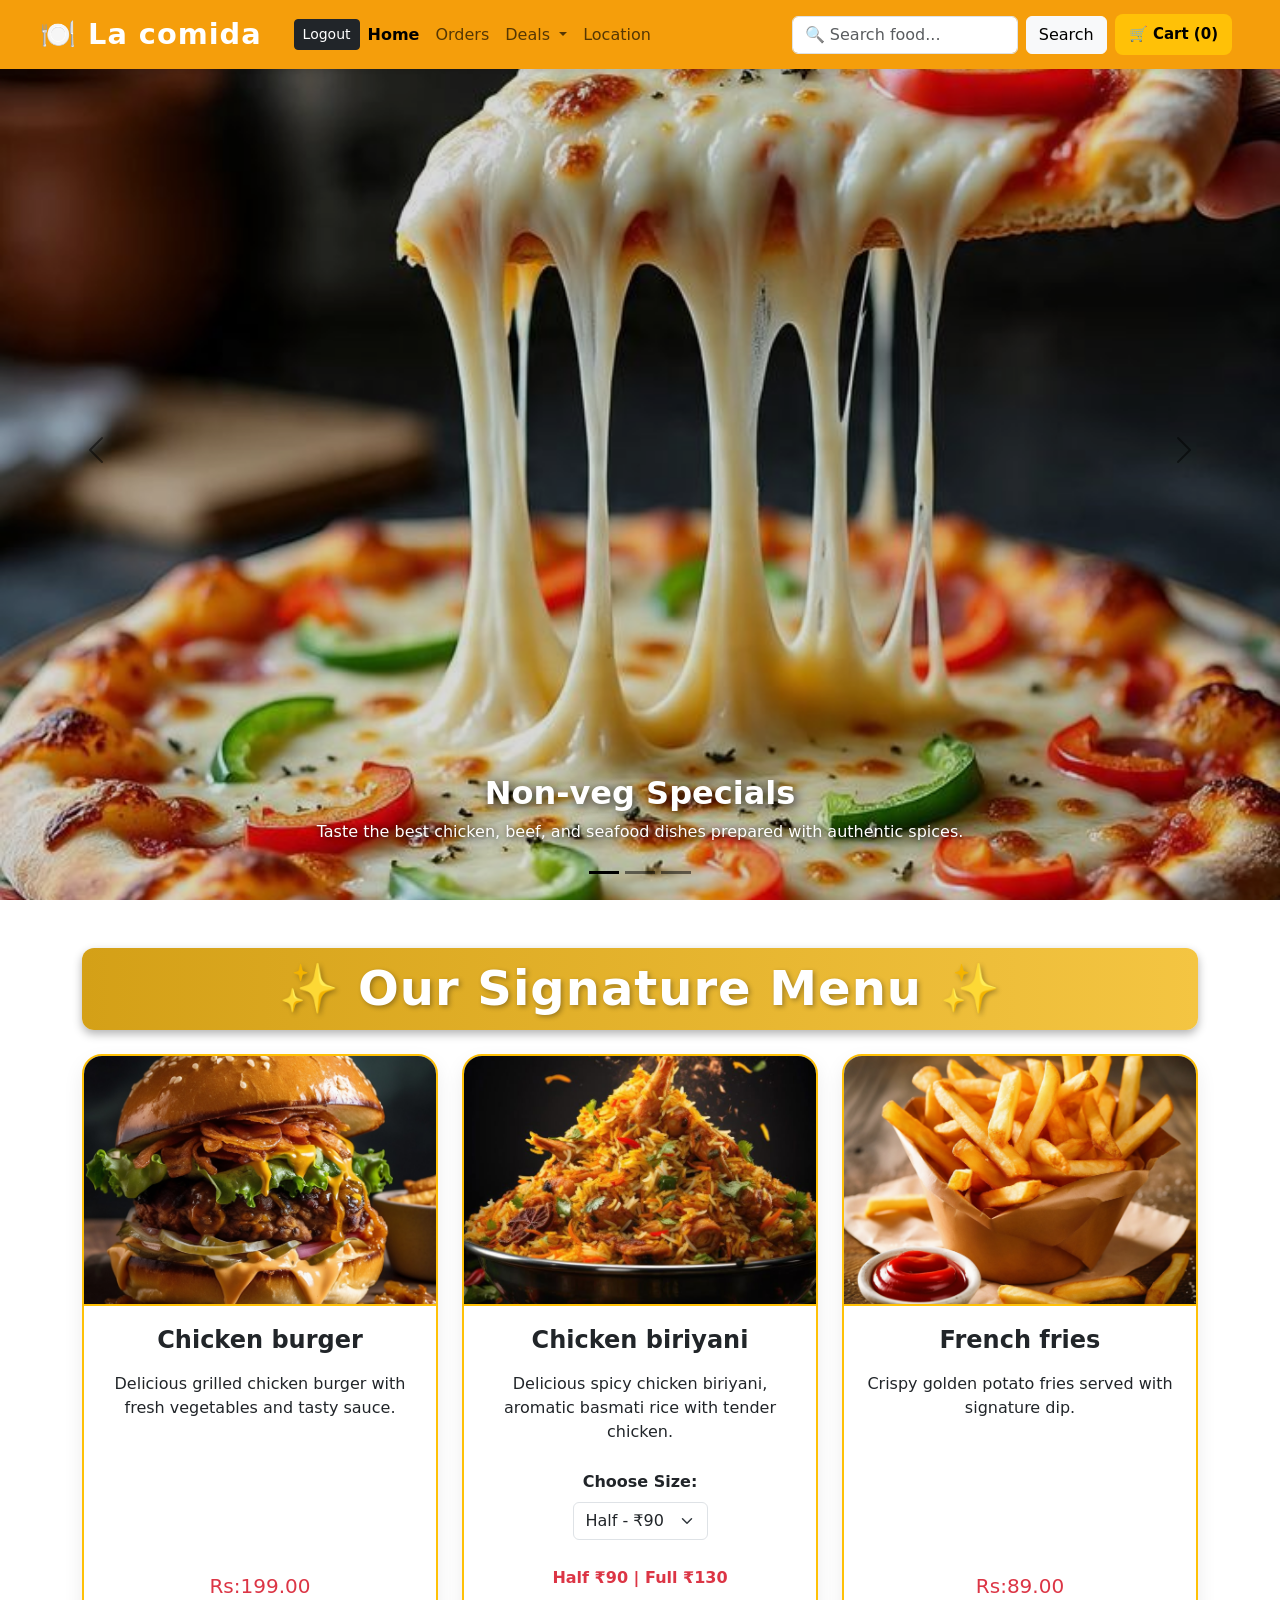
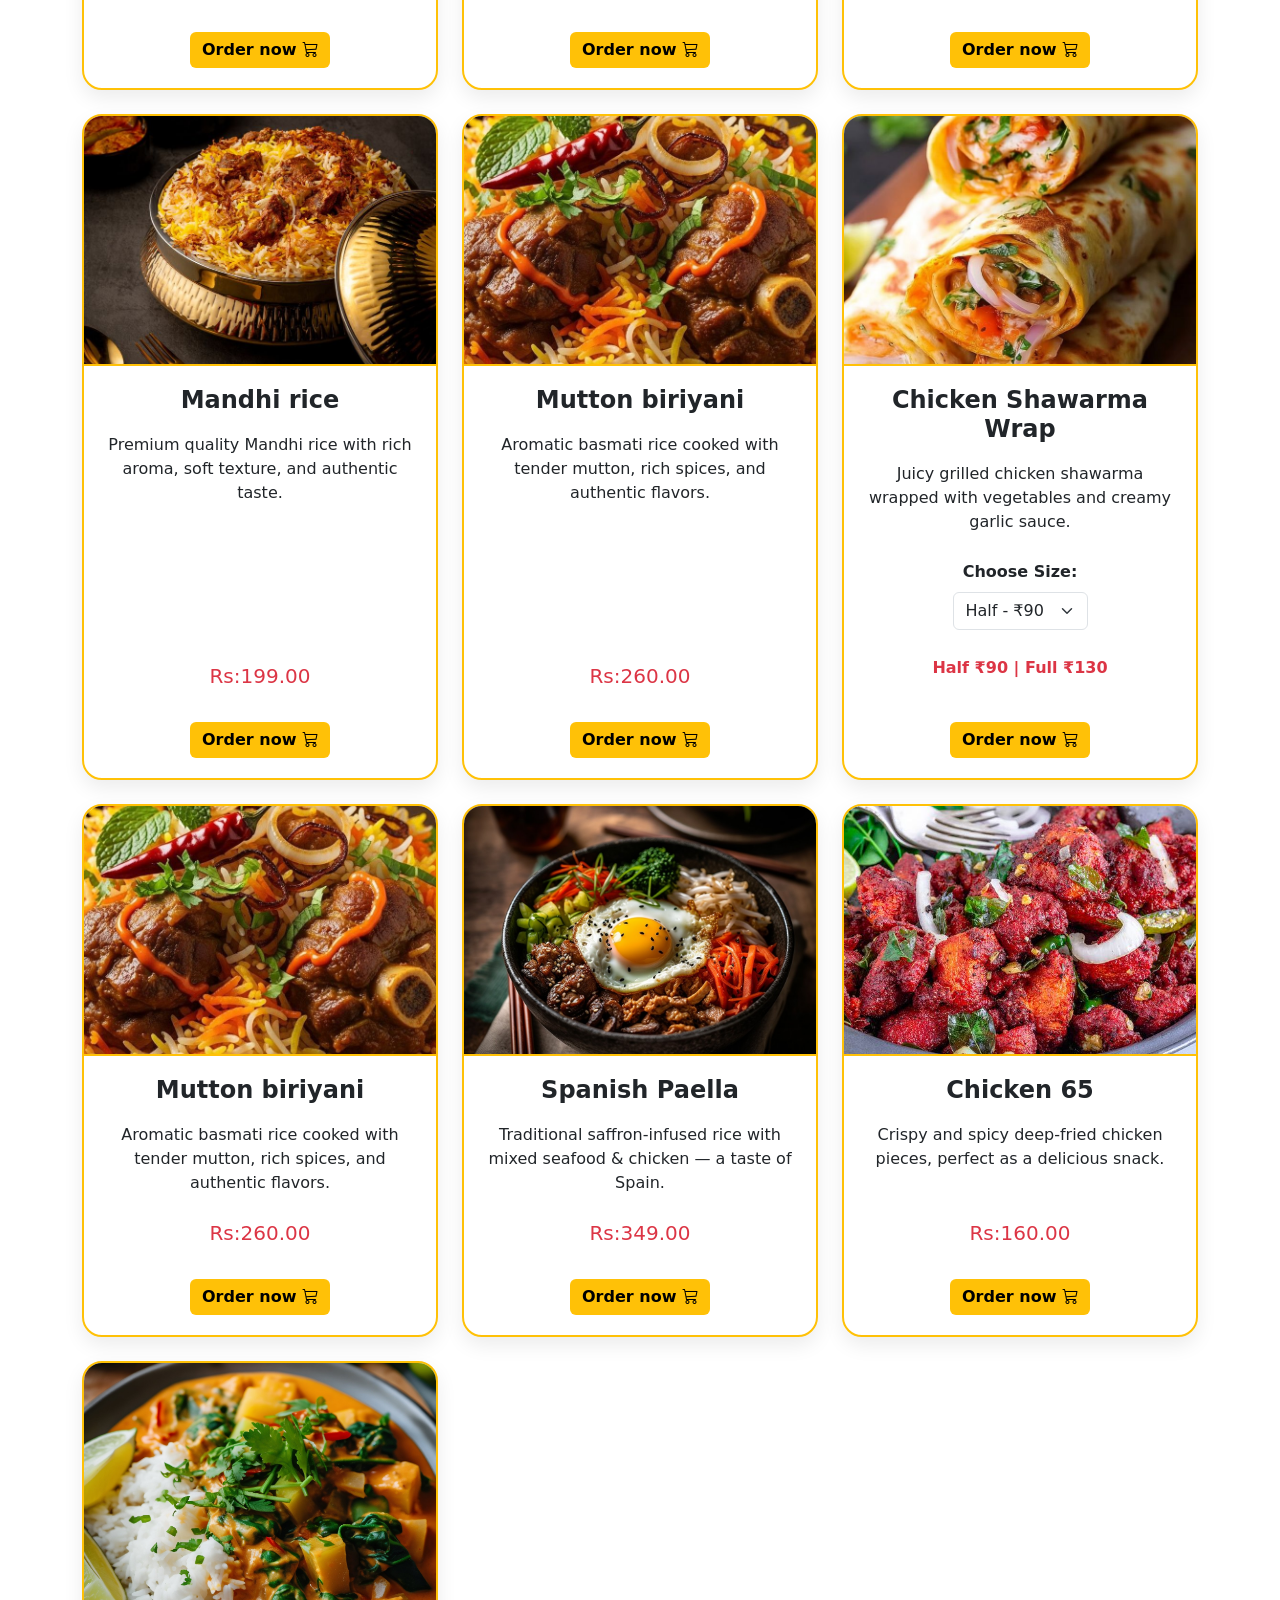
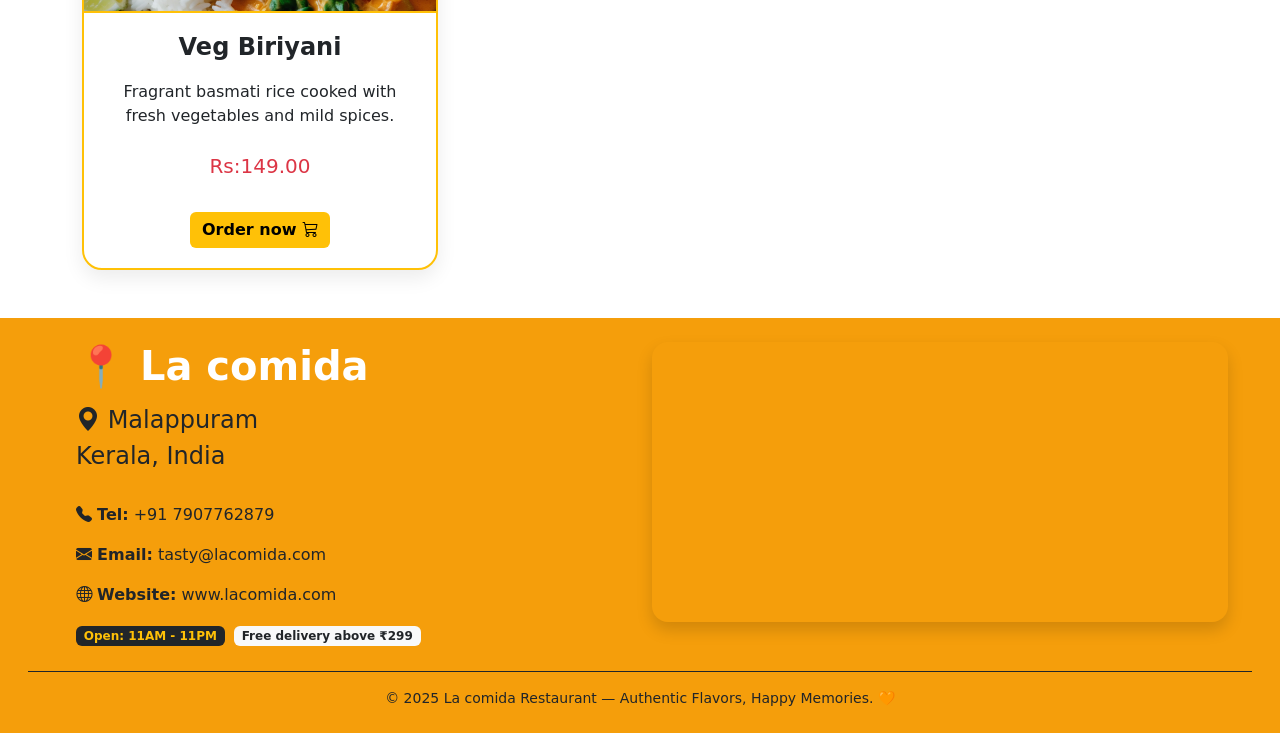
==== commit 912fb592: "Finalize La comida e-commerce project" ====
--- a/index.html
+++ b/index.html
@@ -440,6 +440,47 @@
     </div>
   </div>
 
+  <div class="menu-item col-md-4 d-flex"
+     data-name="chicken 65"
+     data-price="160">
+
+    <div class="card w-100 h-100 text-center border-2 border-warning">
+
+        <img
+            src="./images/fd12.jpg"
+            class="card-img-top"
+            alt="Chicken 65"
+            onerror="this.src='https://via.placeholder.com/300x200?text=Chicken+65'"
+        >
+
+        <div class="card-body d-flex flex-column text-center">
+
+            <h4 class="card-title">
+                Chicken 65
+            </h4>
+
+            <p class="card-text">
+                Crispy and spicy deep-fried chicken pieces, perfect as a delicious snack.
+            </p>
+
+            <h5 class="text-danger mt-auto">
+                Rs:160.00
+            </h5>
+
+            <button
+                type="button"
+                class="btn btn-warning mt-3 order-btn"
+            >
+                Order now
+                <i class="bi bi-cart3"></i>
+            </button>
+
+        </div>
+
+    </div>
+
+</div>
+
     <!-- EXTRA: Veg Biriyani for veg lovers -->
     <div class="menu-item col-md-4 d-flex" data-name="veg biriyani vegetable biryani" data-price="149">
       <div class="card w-100 h-100 text-center border-2 border-warning">
@@ -461,6 +502,7 @@
 
   </div>
 
+  
   <!-- dynamic “No results” message will be injected here -->
   <div id="noResultsMessage" style="display: none;" class="no-results-msg">
     <i class="bi bi-emoji-frown fs-1 text-warning"></i>
